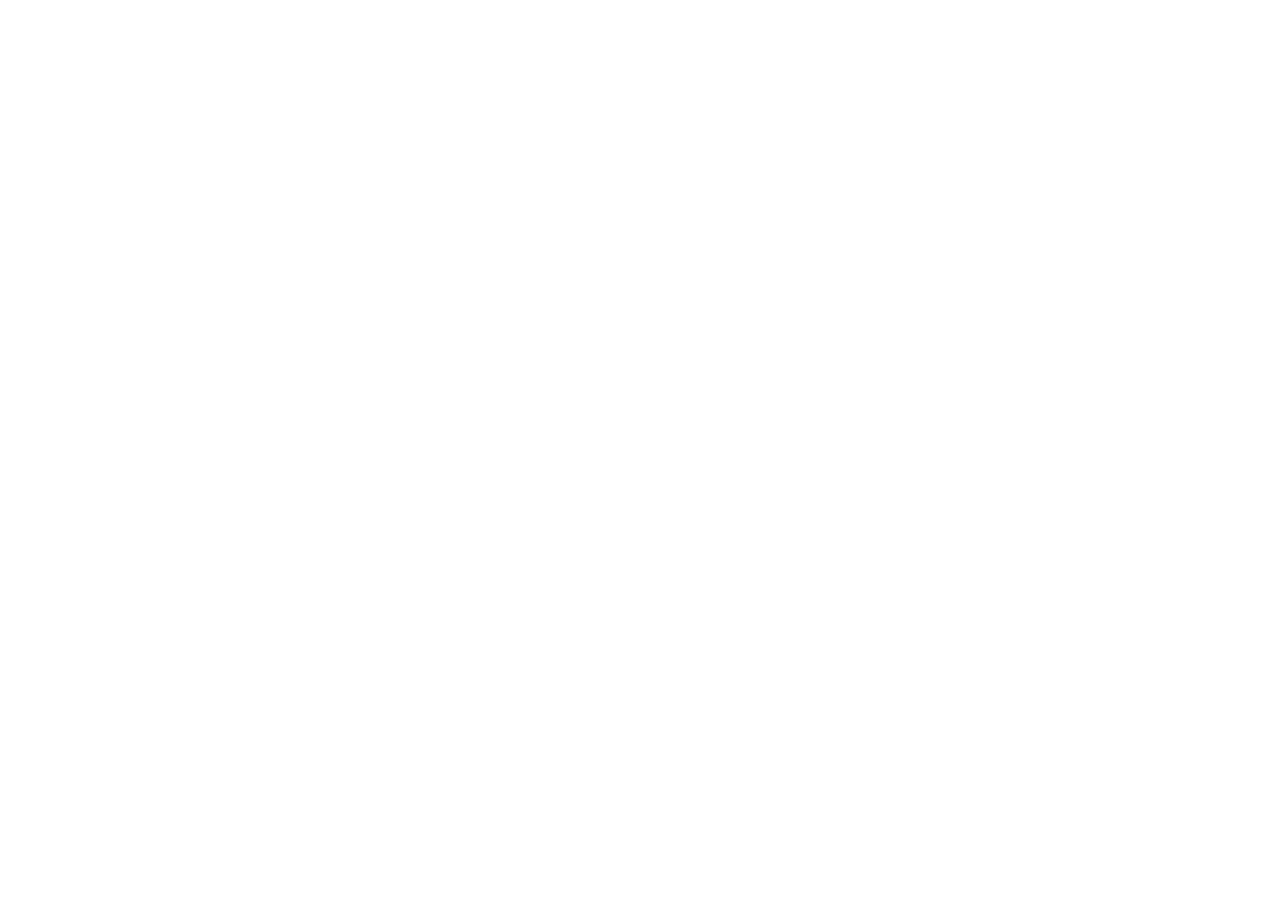
==== UI/chatroom/index.html @ a3230efd "Init project" ====
<!DOCTYPE html>
<html lang="en">
  <head>
    <meta charset="utf-8" />
    <meta name="viewport" content="width=device-width, initial-scale=1" />
    <link rel="stylesheet" type="text/css" href="src/Chatroom.scss">
    <link rel="stylesheet" type="text/css" href="./index.css">
    <title>Chatroom Example</title>
  </head>
  <body>
    <div class="chat-container"></div>
    <script src="src/Chatroom.js"></script>
<script type="text/javascript">
window.chatroom = new window.Chatroom({
  title: "Chat with a bot",
  container: document.querySelector(".chat-container"),
  welcomeMessage: "Nice to meet you.",
  host: "http://localhost:5005",
  speechRecognition: "en-US",
  voiceLang: "en-US"
});
window.chatroom.openChat();
</script>
  </body>
</html>
---- UI/chatroom/index.css ----
* {
  font-family: "Open Sans", Helvetica, "Helvetica Neue", sans-serif;
  box-sizing: border-box;
}

.chat-container {
  margin: 100px auto;
  width: 360px;
  z-index: 100;
  box-shadow: 0 0 3em black;
}

@media (max-width: 400px) {
  .chat-container {
    margin: 20px 10px;
    width: auto;
  }
}

.chat-demo-button {
  border-radius: 3px;
  color: #343d4e;
  border: 2px solid #343d4e;
  padding: 5px 10px;
  background-color: white;
  outline: none;
  font-size: 12px;
  cursor: pointer;
}
.chat-demo-button:hover {
  background-color: rgba(52, 61, 78, 0.3);
}
.chat-demo-button:active {
  background-color: rgba(52, 61, 78, 0.8);
}
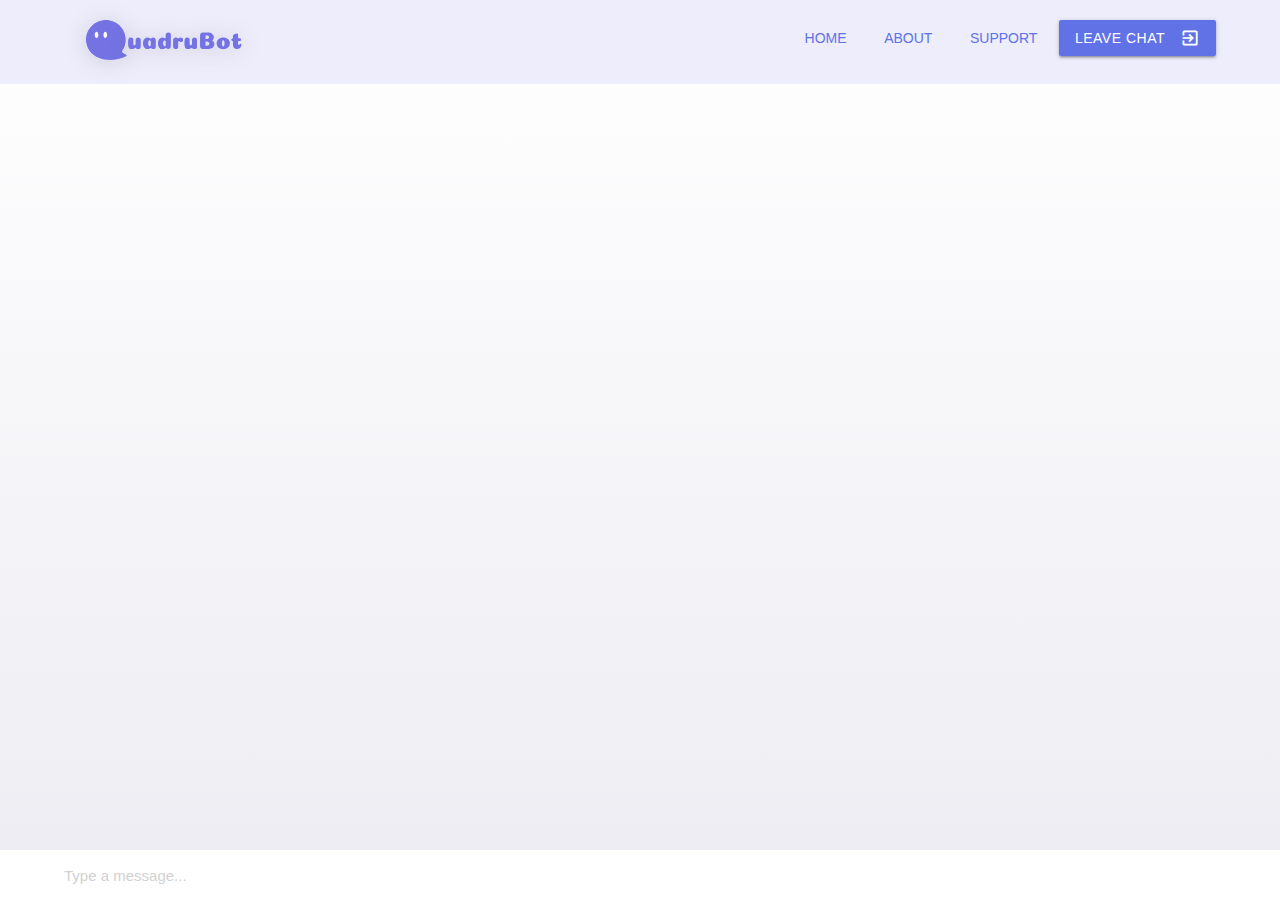
==== commit d766770a: "Chatroom page added to index, style cc, materialiseCSS used, logo svg and scripted added to static f" ====
--- a/UI/chatroom/index.html
+++ b/UI/chatroom/index.html
@@ -1,25 +1,71 @@
 <!DOCTYPE html>
-<html lang="en">
+<html>
   <head>
     <meta charset="utf-8" />
-    <meta name="viewport" content="width=device-width, initial-scale=1" />
-    <link rel="stylesheet" type="text/css" href="src/Chatroom.scss">
-    <link rel="stylesheet" type="text/css" href="./index.css">
-    <title>Chatroom Example</title>
+    <link rel="apple-touch-icon" sizes="180x180" href="/img/logo_only.svg" />
+    <link
+      rel="icon"
+      type="image/svg+xml"
+      sizes="32x32"
+      href="/img/logo_only.svg"
+    />
+    <link
+      rel="icon"
+      type="image/svg+xml"
+      sizes="16x16"
+      href="/img/logo_only.svg"
+    />
+    <title>QuadruBot</title>
+    <!--Import Google Icon Font-->
+    <link
+      href="https://fonts.googleapis.com/icon?family=Material+Icons"
+      rel="stylesheet"
+    />
+    <!--Import materialize.css-->
+    <link rel="stylesheet" type="text/css" href="static/css/materialize.css" />
+    <link
+      href="https://fonts.googleapis.com/icon?family=Material+Icons"
+      rel="stylesheet"
+    />
+    <!--Main css-->
+    <link rel="stylesheet" type="text/css" href="static/css/style.css" />
+    <!--Let browser know website is optimized for mobile-->
+    <meta name="viewport" content="width=device-width, initial-scale=1.0" />
   </head>
   <body>
-    <div class="chat-container"></div>
-    <script src="src/Chatroom.js"></script>
-<script type="text/javascript">
-window.chatroom = new window.Chatroom({
-  title: "Chat with a bot",
-  container: document.querySelector(".chat-container"),
-  welcomeMessage: "Nice to meet you.",
-  host: "http://localhost:5005",
-  speechRecognition: "en-US",
-  voiceLang: "en-US"
-});
-window.chatroom.openChat();
-</script>
+    <div class="container">
+      <div class="chat_header">
+        <a href="/static/img/icon.svg" class="brand-logo"
+          ><img src="static/img/icon.svg"
+        /></a>
+         <ul id="nav-mobile" class="right hide-on-med-and-down" >
+            <a href="" class="btn-flat">Home</a>
+            <a href="" class="btn-flat">About</a>
+            <a href="" class="btn-flat">Support</a>
+            <a class="waves-effect waves-light btn"
+              >Leave Chat <i class="material-icons right">exit_to_app</i></a
+            >
+        </ul>
+      </div>
+      <!--Chatbot contents goes here -->
+      <div class="chats" id="chats">
+        <div class="clearfix"></div>
+      </div>
+      <!--user typing indicator -->
+      <div class="keypad">
+        <input
+          type="text"
+          id="keypad"
+          class="usrInput browser-default"
+          placeholder="Type a message..."
+          autocomplete="off"
+        />
+      </div>
+    </div>
+    <!--JavaScript at end of body for optimized loading-->
+    <script src="https://ajax.googleapis.com/ajax/libs/jquery/3.3.1/jquery.min.js"></script>
+    <script type="text/javascript" src="static/js/materialize.min.js"></script>
+    <!--Main Script -->
+    <script type="text/javascript" src="static/js/script.js"></script>
   </body>
 </html>
--- a/UI/chatroom/static/css/style.css
+++ b/UI/chatroom/static/css/style.css
@@ -0,0 +1,250 @@
+.container {
+	background-image: linear-gradient(white, #EDEDF3);
+	height:100%;
+}
+.btn-flat {
+	color: #6072e6;
+}
+
+.btn {
+	color: #ffffff;
+	background-color: #6072e6;
+}
+
+.nav {
+	box-shadow: none;
+}
+
+.chat_header {
+	height: 100%;
+	background: #EDEDFC;
+	/* #6072e6 */
+	padding: 0 5vw 0 5vw;
+	font-size: 20px;
+	align-items: center;
+	line-height: 0px;
+}
+
+.chats {
+	height: 85vh;
+	margin-top: 5px;
+	margin-bottom: 5px;
+	overflow-y: scroll;
+	transition: 0.2s;
+	padding: 0 5vw 0 5vw;
+}
+
+div.chats::-webkit-scrollbar {
+	width: 0px;
+	/* remove scrollbar space /
+    background: transparent;
+    / optional: just make scrollbar invisible */
+}
+
+
+/* Track */
+
+div.chats::-webkit-scrollbar-track {
+	box-shadow: inset 0 0 5px grey;
+	border-radius: 10px;
+}
+
+
+/* Handle */
+
+div.chats::-webkit-scrollbar-thumb {
+	background: #647aed;
+}
+
+
+/* Handle on hover */
+
+div.chats::-webkit-scrollbar-thumb:hover {
+	background: #b30000;
+}
+
+#close {
+	cursor: pointer;
+}
+
+.clearfix {
+	margin-top: 2px;
+	margin-bottom: 2px;
+}
+
+.message {
+	margin-top: 5px;
+	margin-bottom: 5px;
+	margin-right: 0;
+	margin-left: 0;
+}
+
+.botAvatar {
+	width: 2em;
+	height: 2em;
+	float: left;
+	margin-left: 5px;
+	
+}
+
+.botMsg {
+	color: #4B5563;
+	float: left;
+	background: #ffffff;
+	box-shadow: 2px 5px 22px 10px rgba(0, 0, 0, 0.06);
+	border: 1px solid #EDEDFC;
+	margin-left: 0.5em;
+	padding: 0.6em 1em;
+	border-radius: 5px;
+	max-width: 55%;
+	min-width: 25%;
+	font-size: 14px;
+	word-wrap: break-word;
+}
+
+.userMsg {
+	animation: animateElement linear 0.2s;
+	animation-iteration-count: 1;
+	word-wrap: break-word;
+	padding: 0.6em 1em;
+	float: right;
+	margin-right: 0.5em;
+	background: #6072e6;
+	border: 1px solid #6072e6;
+	color: #fff;
+	border-radius: 5px;
+	margin-bottom: 0.15em;
+	font-size: 14px;
+	max-width: 55%;
+	line-height: 1.5em;
+}
+
+.userAvatar {
+	animation: animateElement linear 0.3s;
+	animation-iteration-count: 1;
+	border-radius: 50%;
+	width: 2em;
+	height: 2em;
+	float: right;
+	margin-right: 5px;
+	border: 2px solid #6072e6;
+}
+
+.singleCard {
+	/* height: 200px; */
+	padding-left: 10%;
+	padding-right: 10px;
+}
+
+.suggestions {
+	padding: 5px;
+	width: 80%;
+	border-radius: 10px;
+	background: #ffffff;
+	box-shadow: 2px 5px 5px 1px #dbdade;
+}
+
+.cardsImage {
+	width: 100%;
+	height: 80%;
+	border-radius: 10px 10px 0px 0px;
+}
+
+.keypad {
+	height: 40px;
+	position: absolute;
+	bottom: 10px;
+	width: 100%;
+}
+
+.usrInput {
+	background: #ffffff;
+	width: 100%;
+	border: 0;
+	padding-left: 15px;
+	height: 50px;
+	padding: 0 5vw 0 5vw;
+}
+
+input:focus {
+	outline: none;
+}
+
+video:focus {
+	outline: none;
+}
+
+.menuTitle {
+	padding: 5px;
+	margin-top: 5px;
+	margin-bottom: 5px;
+}
+
+.menu {
+	padding: 5px;
+}
+
+.menuChips {
+	display: block;
+	background: #6072e6;
+	color: #fff;
+	text-align: center;
+	padding: 5px;
+	margin-bottom: 5px;
+	cursor: pointer;
+	border-radius: 15px;
+	font-size: 14px;
+	word-wrap: break-word;
+}
+
+.imgcard {
+	object-fit: cover;
+	width: 80%;
+	height: 90%;
+	border-radius: 10px 10px 10px 10px;
+	margin-left: 1%;
+}
+
+.chip {
+	background-color: #6072e6;
+	color: #fff;
+	font-weight: normal;
+	font-weight: 0;
+	text-align: center;
+}
+
+@keyframes animateElement {
+	0% {
+		opacity: 0;
+		transform: translate(0px, 10px);
+	}
+	100% {
+		opacity: 1;
+		transform: translate(0px, 0px);
+	}
+}
+
+.imgProfile {
+	box-shadow: 0 0px 1px 0 rgba(0, 0, 0, 0.16), 0 0px 10px 0 rgba(0, 0, 0, 0.12);
+	background: white;
+	border-radius: 50px;
+	width: 60%;
+	padding: 2%;
+}
+
+.profile_div {
+	/* display: none; */
+	position: fixed;
+	padding: 5px;
+	width: 10%;
+	bottom: 0;
+	right: 0;
+	cursor: pointer;
+}
+
+.profileIcon {
+	height: 15%;
+	align-items: center;
+	float: left;
+	margin-right: 10px;
+}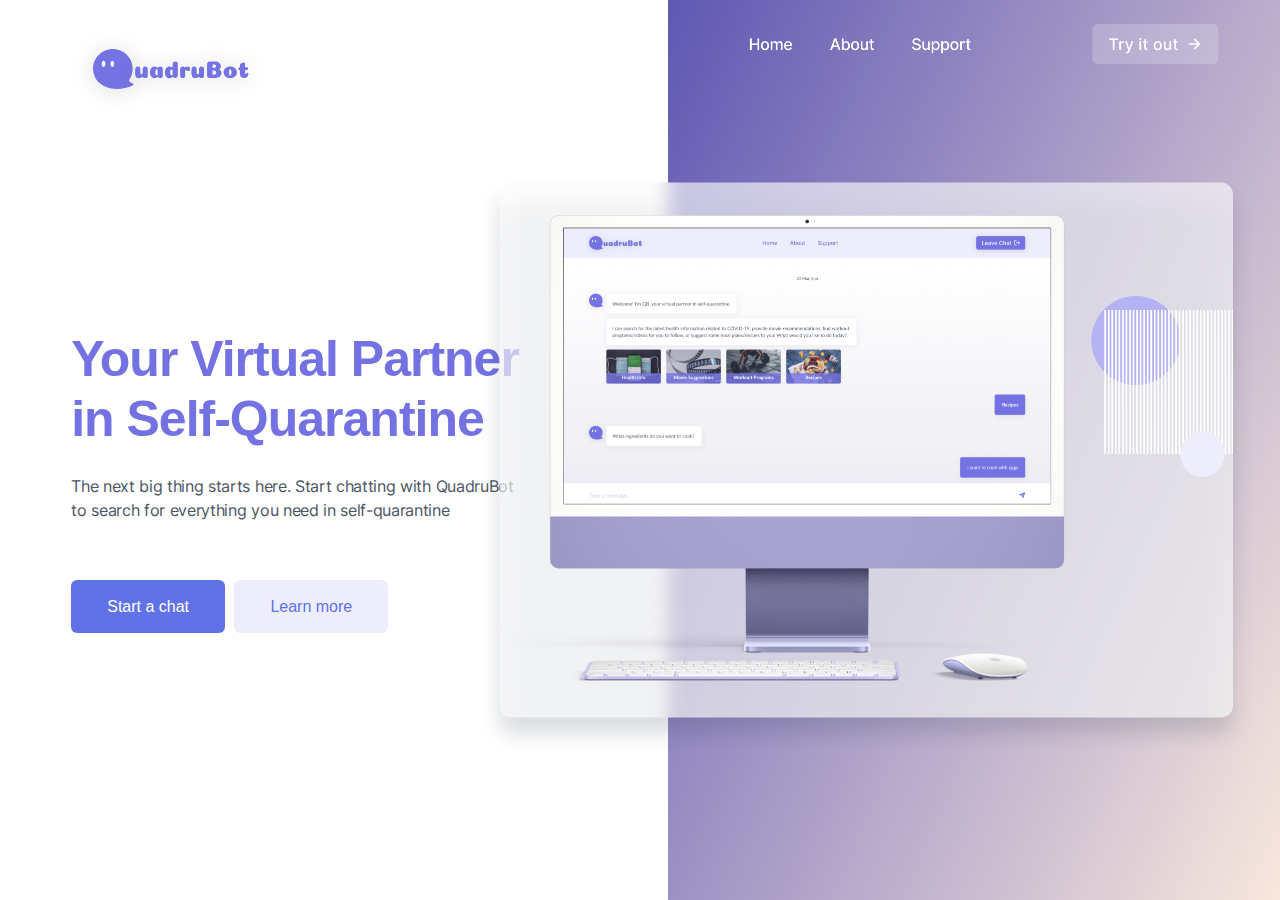
==== commit 58090fcd: "home page added, font added, route of index and chats swapped" ====
--- a/UI/chatroom/index.html
+++ b/UI/chatroom/index.html
@@ -28,44 +28,56 @@
       rel="stylesheet"
     />
     <!--Main css-->
-    <link rel="stylesheet" type="text/css" href="static/css/style.css" />
+    <link rel="stylesheet" type="text/css" href="static/css/home.css" />
     <!--Let browser know website is optimized for mobile-->
     <meta name="viewport" content="width=device-width, initial-scale=1.0" />
   </head>
   <body>
     <div class="container">
-      <div class="chat_header">
-        <a href="/static/img/icon.svg" class="brand-logo"
-          ><img src="static/img/icon.svg"
-        /></a>
-         <ul id="nav-mobile" class="right hide-on-med-and-down" >
-            <a href="" class="btn-flat">Home</a>
-            <a href="" class="btn-flat">About</a>
-            <a href="" class="btn-flat">Support</a>
-            <a class="waves-effect waves-light btn"
-              >Leave Chat <i class="material-icons right">exit_to_app</i></a
-            >
-        </ul>
+      <div class="left-container">
+        <div class="layout-1 flex">
+          <div class="layout-2 flex">
+            <div class="left-top-icon">
+              <img src="static/img/icon.svg" />
+            </div>
+          </div>
+          <div class="left-middle-container">
+            <div class="topic-container">
+              <h1 class="title">
+                Your Virtual Partner in Self-Quarantine
+              </h1>
+              <h5 class="description">
+                The next big thing starts here. Start chatting with QuadruBot to
+                search for everything you need in self-quarantine
+              </h5>
+            </div>
+            <div class="button-group-container btn-group">
+            
+                <div style="display: flex">
+                    <div class="button1">
+                    <a href="/chats" class="btn-flat-custom btn-text"
+                    ><h5 class="btn-text">Start a chat</h5></a
+                  >
+                  <a href="" class="btn-reverse btn-text"
+                    ><h5 class="btn-text">Learn more</h5></a
+                  >
+                </div>
+              </div>
+            </div>
+          </div>
+        </div>
       </div>
-      <!--Chatbot contents goes here -->
-      <div class="chats" id="chats">
-        <div class="clearfix"></div>
-      </div>
-      <!--user typing indicator -->
-      <div class="keypad">
-        <input
-          type="text"
-          id="keypad"
-          class="usrInput browser-default"
-          placeholder="Type a message..."
-          autocomplete="off"
-        />
+      <div class="right-container">
+        <div class="right-background-layout">
+          <img
+            class="right-background-layout"
+            src="static/img/background.png"
+          />
+        </div>
       </div>
     </div>
-    <!--JavaScript at end of body for optimized loading-->
-    <script src="https://ajax.googleapis.com/ajax/libs/jquery/3.3.1/jquery.min.js"></script>
-    <script type="text/javascript" src="static/js/materialize.min.js"></script>
+
     <!--Main Script -->
-    <script type="text/javascript" src="static/js/script.js"></script>
+    <script type="text/javascript" src=""></script>
   </body>
 </html>
--- a/UI/chatroom/static/css/home.css
+++ b/UI/chatroom/static/css/home.css
@@ -0,0 +1,122 @@
+@font-face {
+    font-family: "Inter";
+    src: url('font/Inter-VariableFont_slnt\,wght.ttf');
+}
+
+.div {
+    font-family: "Inter",
+}
+
+.container {
+    padding: 0%;
+}
+
+.left-container {
+    height: min-content;
+    width: 35.9%;
+    margin: 0px 58.54% 0px 5.56%;
+}
+
+.right-container {
+    position: absolute;
+    top: 0px;
+    height: 900px;
+    width: 823px;
+    right: -6px;
+}
+
+.layout-1 {
+    height: min-content;
+    margin: 24px 0px;
+    flex-direction: column;
+}
+
+.flex {
+    display: flex;
+}
+
+.left-top-icon{
+    width: auto;
+    padding: 5px 0px;
+}
+
+.left-middle-container {
+    height: min-content;
+    margin: 18vh 2px 0 0px;
+}
+
+.topic-container {
+    position: relative;
+    height: min-content;
+}
+
+.button-group-container {
+    position: relative;
+    height: min-content;
+    margin: 30px 0px 0px;
+    cursor: pointer; 
+    float: left;
+    flex-direction: column;
+}
+
+.button1{
+    float: left;
+    position: relative;
+}
+
+.btn-flat-custom {
+    color: #ffffff;
+	background-color: #6072e6;
+    border-radius: 6px 6px 6px 6px;
+    display: inline-block;
+    height: 36px;
+    line-height: 36px;
+    vertical-align: middle;
+    -webkit-tap-highlight-color: transparent;
+}
+
+.btn-reverse {
+    background-color: #EDEDFC;
+	color: #6072e6;
+    border-radius: 6px 6px 6px 6px;
+    display: inline-block;
+    height: 36px;
+    line-height: 36px;
+    vertical-align: middle;
+    -webkit-tap-highlight-color: transparent;
+}
+
+.right-background-layout {
+    position: absolute;
+    top: 0px;
+    height: 900px;
+    width: 823px;
+    right: -6px;
+}
+
+.btn-text {
+    font-size: 16px;
+    height: min-content;
+    text-align: center;
+    margin: 18px 5px 18px 0px;
+    width: 154px;
+}
+
+.title {
+    color: #7472e3;
+    font-weight: bolder;
+    font-size: 50px;
+    line-height: 60px;
+    display: flex;
+    align-items: center;
+    letter-spacing: -0.02em;
+}
+
+.description {
+    font: 16px/1.5 "Inter", Helvetica, Arial, serif;
+    color: #4b5563;
+    letter-spacing: -0.32px;
+}
+
+
+
